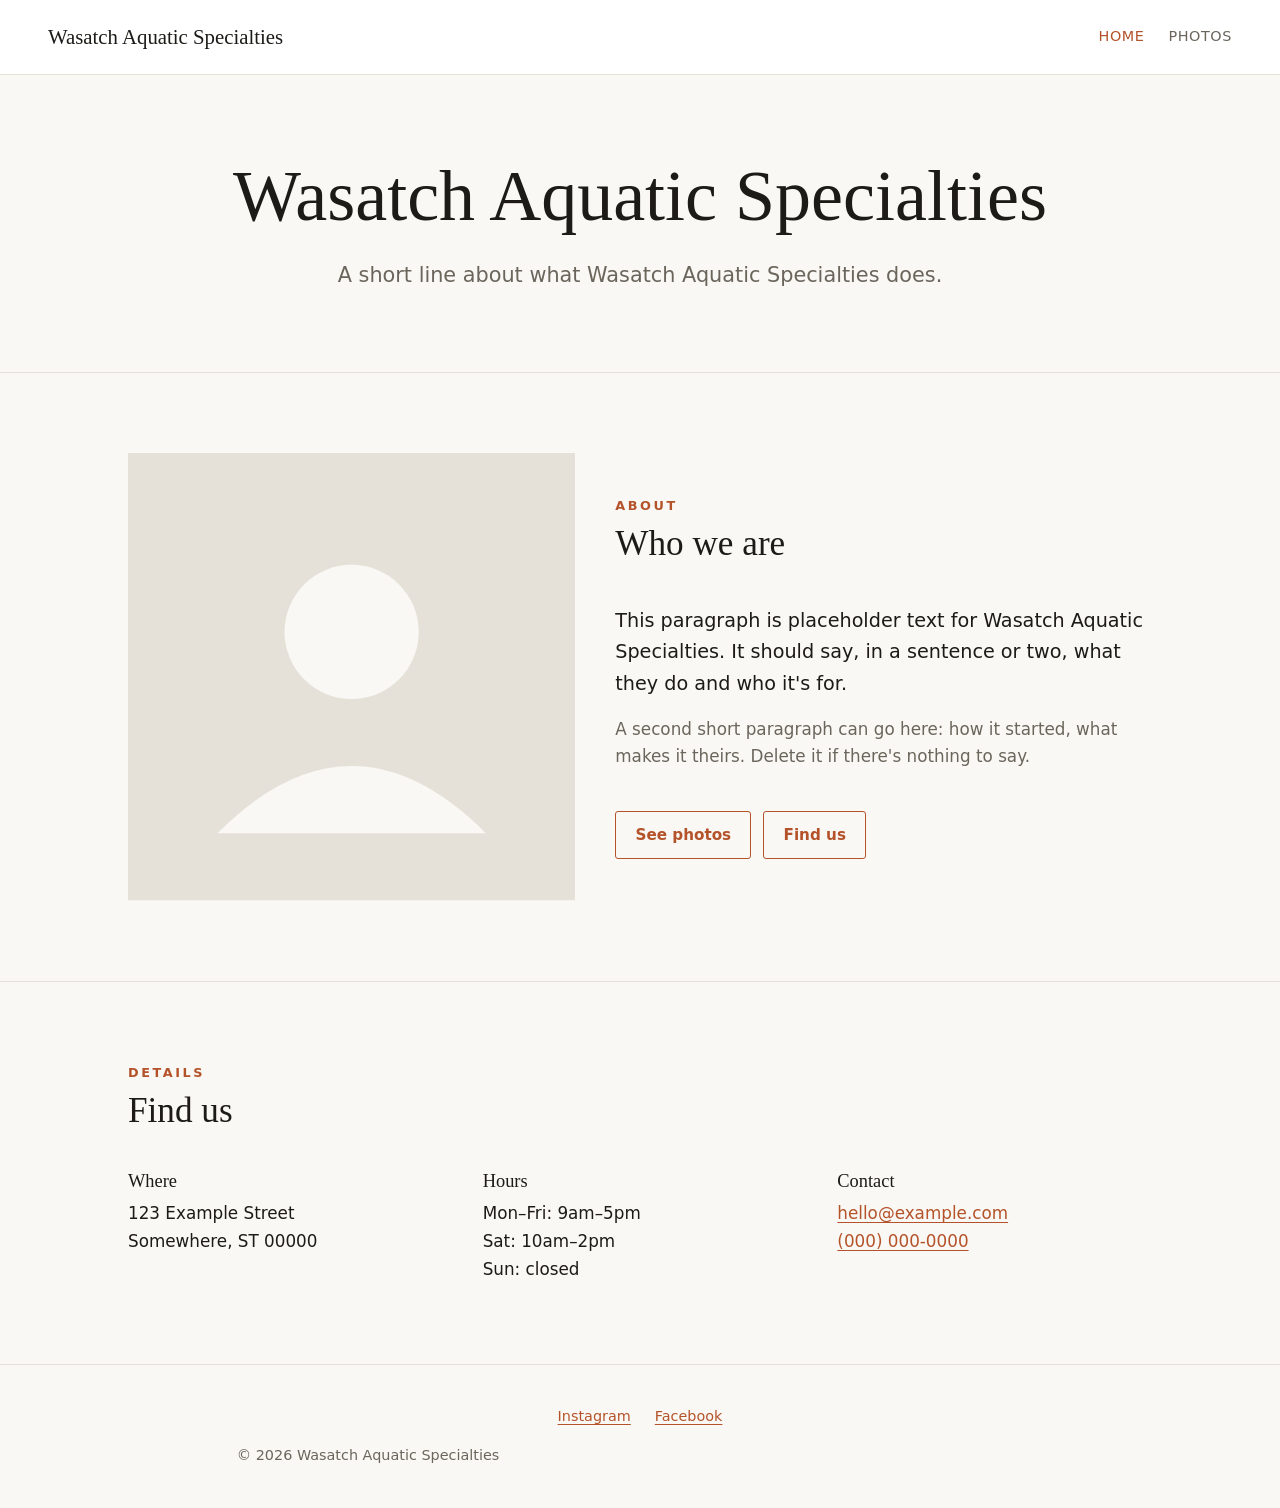
==== index.html @ 3e9386f1 "New site for Wasatch Aquatic Specialties from the site template" ====
<!DOCTYPE html>
<html lang="en">
<head>
  <meta charset="utf-8">
  <meta name="viewport" content="width=device-width, initial-scale=1">
  <title>Wasatch Aquatic Specialties</title>
  <!-- REPLACE-ME: one sentence about Wasatch Aquatic Specialties for search results. -->
  <meta name="description" content="Wasatch Aquatic Specialties — A short line about what Wasatch Aquatic Specialties does.">
  <link rel="stylesheet" href="css/style.css">
</head>
<body>

  <header class="site-header">
    <a class="wordmark" href="index.html">Wasatch Aquatic Specialties</a>
    <nav class="site-nav" aria-label="Site">
      <a href="index.html" aria-current="page">Home</a>
      <a href="photos.html">Photos</a>
    </nav>
  </header>

  <main>
    <section class="hero">
      <h1 class="hero-title">Wasatch Aquatic Specialties</h1>
      <!-- REPLACE-ME: placeholder tagline — swap for the client's own line. -->
      <p class="hero-tagline">A short line about what Wasatch Aquatic Specialties does.</p>
    </section>

    <section class="section" id="about">
      <div class="section-inner reveal">
        <div class="about-grid">
          <!-- Main photo. To set it, put a JPG in images/ and change the
               src and alt here (see CLAUDE.md, "How to add a photo"). Until
               there is one, this figure shows a plain placeholder. -->
          <figure class="about-photo">
            <svg viewBox="0 0 400 400" xmlns="http://www.w3.org/2000/svg" role="img"
                 aria-label="Placeholder for a photo of Wasatch Aquatic Specialties">
              <rect width="400" height="400" fill="#e6e1d8"/>
              <circle cx="200" cy="160" r="60" fill="#faf8f4"/>
              <path d="M80 340 Q200 220 320 340 Z" fill="#faf8f4"/>
            </svg>
          </figure>
          <div class="about-text">
            <p class="kicker">About</p>
            <h2>Who we are</h2>
            <!-- REPLACE-ME: placeholder text. Get the real story from the
                 client: what they do, where, since when. Two short paragraphs
                 is plenty. Keep the voice plain; no hype. -->
            <p class="lede">This paragraph is placeholder text for Wasatch Aquatic Specialties. It
            should say, in a sentence or two, what they do and who it's for.</p>
            <p class="muted">A second short paragraph can go here: how it
            started, what makes it theirs. Delete it if there's nothing to say.</p>
            <div class="button-row">
              <a class="button" href="photos.html">See photos</a>
              <a class="button" href="#details">Find us</a>
            </div>
          </div>
        </div>
      </div>
    </section>

    <section class="section" id="details">
      <div class="section-inner reveal">
        <p class="kicker">Details</p>
        <h2>Find us</h2>
        <!-- REPLACE-ME: every line below is a placeholder. Ask the client for
             the real address, hours and contact details; delete any card
             they don't want shown. -->
        <div class="details-grid">
          <div>
            <h3>Where</h3>
            <address>
              123 Example Street<br>
              Somewhere, ST 00000
            </address>
          </div>
          <div>
            <h3>Hours</h3>
            <ul>
              <li>Mon–Fri: 9am–5pm</li>
              <li>Sat: 10am–2pm</li>
              <li>Sun: closed</li>
            </ul>
          </div>
          <div>
            <h3>Contact</h3>
            <ul>
              <li><a href="mailto:hello@example.com">hello@example.com</a></li>
              <li><a href="tel:+10000000000">(000) 000-0000</a></li>
            </ul>
          </div>
        </div>
      </div>
    </section>
  </main>

  <footer class="site-footer">
    <!-- REPLACE-ME: the client's real social links; delete the ones they don't use. -->
    <ul class="footer-links">
      <li><a href="https://instagram.com/">Instagram</a></li>
      <li><a href="https://facebook.com/">Facebook</a></li>
    </ul>
    <p class="copyright">&copy; 2026 Wasatch Aquatic Specialties</p>
  </footer>

  <script src="js/main.js"></script>
</body>
</html>
---- css/style.css ----
/* ==========================================================================
   Wasatch Aquatic Specialties — the site's only stylesheet
   Colors and fonts are the tokens in :root below. Change the look there,
   not scattered through the file.
   ========================================================================== */

:root {
  /* Color — warm off-white ground, dark ink, one accent */
  --bg: #faf8f4;
  --bg-raised: #ffffff;
  --bg-line: #e6e1d8;
  --ink: #1d1b17;
  --ink-dim: #6b665c;
  --accent: #b4532a;       /* links, highlights, buttons */
  --accent-dim: #8f3f1e;   /* hover */

  /* Type — system fonts, so nothing loads from a third party */
  --font-display: Georgia, "Times New Roman", serif;
  --font-body: system-ui, -apple-system, "Segoe UI", Roboto, Helvetica, Arial, sans-serif;

  /* Rhythm */
  --space: 1rem;
  --space-lg: 2.5rem;
  --space-xl: 5rem;
  --measure: 40rem;
  --page-pad: clamp(1.25rem, 5vw, 3rem);
}

/* --------------------------------------------------------------------------
   Base
   -------------------------------------------------------------------------- */

* { box-sizing: border-box; margin: 0; padding: 0; }

html { scroll-behavior: smooth; }

body {
  background: var(--bg);
  color: var(--ink);
  font-family: var(--font-body);
  font-size: 1.05rem;
  line-height: 1.65;
  -webkit-font-smoothing: antialiased;
}

h1, h2, h3 {
  font-family: var(--font-display);
  font-weight: 400;
  line-height: 1.15;
}

h2 { font-size: clamp(1.6rem, 4vw, 2.2rem); margin-bottom: var(--space-lg); }
h3 { font-size: 1.15rem; margin-bottom: 0.5rem; }

p { max-width: var(--measure); }
p + p { margin-top: var(--space); }

a { color: var(--accent); text-underline-offset: 3px; }
a:hover { color: var(--accent-dim); }

img, svg { max-width: 100%; display: block; }

.visually-hidden {
  position: absolute; width: 1px; height: 1px;
  overflow: hidden; clip: rect(0 0 0 0); white-space: nowrap;
}

/* --------------------------------------------------------------------------
   Header / nav
   -------------------------------------------------------------------------- */

.site-header {
  display: flex;
  align-items: center;
  justify-content: space-between;
  flex-wrap: wrap;
  gap: var(--space);
  padding: 1.25rem var(--page-pad);
  border-bottom: 1px solid var(--bg-line);
  background: var(--bg-raised);
}

.wordmark {
  font-family: var(--font-display);
  font-size: 1.3rem;
  text-decoration: none;
  color: var(--ink);
  white-space: nowrap;
}

.site-nav { display: flex; flex-wrap: wrap; gap: 0.25rem 1.5rem; }

.site-nav a {
  font-size: 0.9rem;
  letter-spacing: 0.04em;
  text-transform: uppercase;
  text-decoration: none;
  color: var(--ink-dim);
}

.site-nav a:hover { color: var(--ink); }
.site-nav a[aria-current="page"] { color: var(--accent); }

/* --------------------------------------------------------------------------
   Hero
   -------------------------------------------------------------------------- */

.hero {
  padding: var(--space-xl) var(--page-pad);
  text-align: center;
  border-bottom: 1px solid var(--bg-line);
}

.hero-title { font-size: clamp(2.4rem, 8vw, 4.5rem); }

.hero-tagline {
  margin: 1.25rem auto 0;
  font-size: clamp(1.05rem, 2.2vw, 1.3rem);
  color: var(--ink-dim);
}

.page-hero { padding: var(--space-lg) var(--page-pad); }
.page-hero .hero-title { font-size: clamp(1.8rem, 6vw, 3rem); }

/* --------------------------------------------------------------------------
   Sections
   -------------------------------------------------------------------------- */

.section {
  padding: var(--space-xl) var(--page-pad);
  border-bottom: 1px solid var(--bg-line);
}

.section-inner { max-width: 64rem; margin: 0 auto; }

.kicker {
  font-size: 0.8rem;
  font-weight: 600;
  letter-spacing: 0.2em;
  text-transform: uppercase;
  color: var(--accent);
  margin-bottom: 0.5rem;
}

.lede { font-size: 1.2rem; }
.muted { color: var(--ink-dim); }

.about-grid {
  display: grid;
  gap: var(--space-lg);
  align-items: center;
}
@media (min-width: 720px) {
  .about-grid { grid-template-columns: 1fr 1.2fr; }
}

.about-photo img {
  width: 100%;
  aspect-ratio: 1 / 1;
  object-fit: cover;
  border-radius: 4px;
}

.button-row { display: flex; flex-wrap: wrap; gap: 0.75rem; margin-top: var(--space-lg); }

.button {
  display: inline-block;
  padding: 0.65rem 1.2rem;
  border: 1px solid var(--accent);
  border-radius: 3px;
  text-decoration: none;
  color: var(--accent);
  font-weight: 600;
  font-size: 0.95rem;
}
.button:hover { background: var(--accent); color: var(--bg-raised); }

/* Details: address / hours / contact cards */
.details-grid {
  display: grid;
  gap: var(--space-lg);
}
@media (min-width: 720px) {
  .details-grid { grid-template-columns: repeat(3, 1fr); }
}
.details-grid address { font-style: normal; }
.details-grid ul { list-style: none; }

/* Photo gallery */
.photo-grid {
  list-style: none;
  display: grid;
  gap: var(--space);
  grid-template-columns: repeat(auto-fill, minmax(14rem, 1fr));
}
.photo-grid img {
  width: 100%;
  aspect-ratio: 1 / 1;
  object-fit: cover;
  border-radius: 4px;
}

/* --------------------------------------------------------------------------
   Footer
   -------------------------------------------------------------------------- */

.site-footer {
  padding: var(--space-lg) var(--page-pad);
  text-align: center;
  color: var(--ink-dim);
  font-size: 0.9rem;
}

.footer-links {
  list-style: none;
  display: flex;
  flex-wrap: wrap;
  justify-content: center;
  gap: 0.5rem 1.5rem;
  margin-bottom: var(--space);
}

/* --------------------------------------------------------------------------
   Motion — only when JS has run and the visitor allows motion.
   With JS off (or reduced motion on) nothing is ever hidden.
   -------------------------------------------------------------------------- */

.js-motion .reveal {
  opacity: 0;
  transform: translateY(12px);
  transition: opacity 0.6s ease, transform 0.6s ease;
}
.js-motion .reveal.is-visible { opacity: 1; transform: none; }
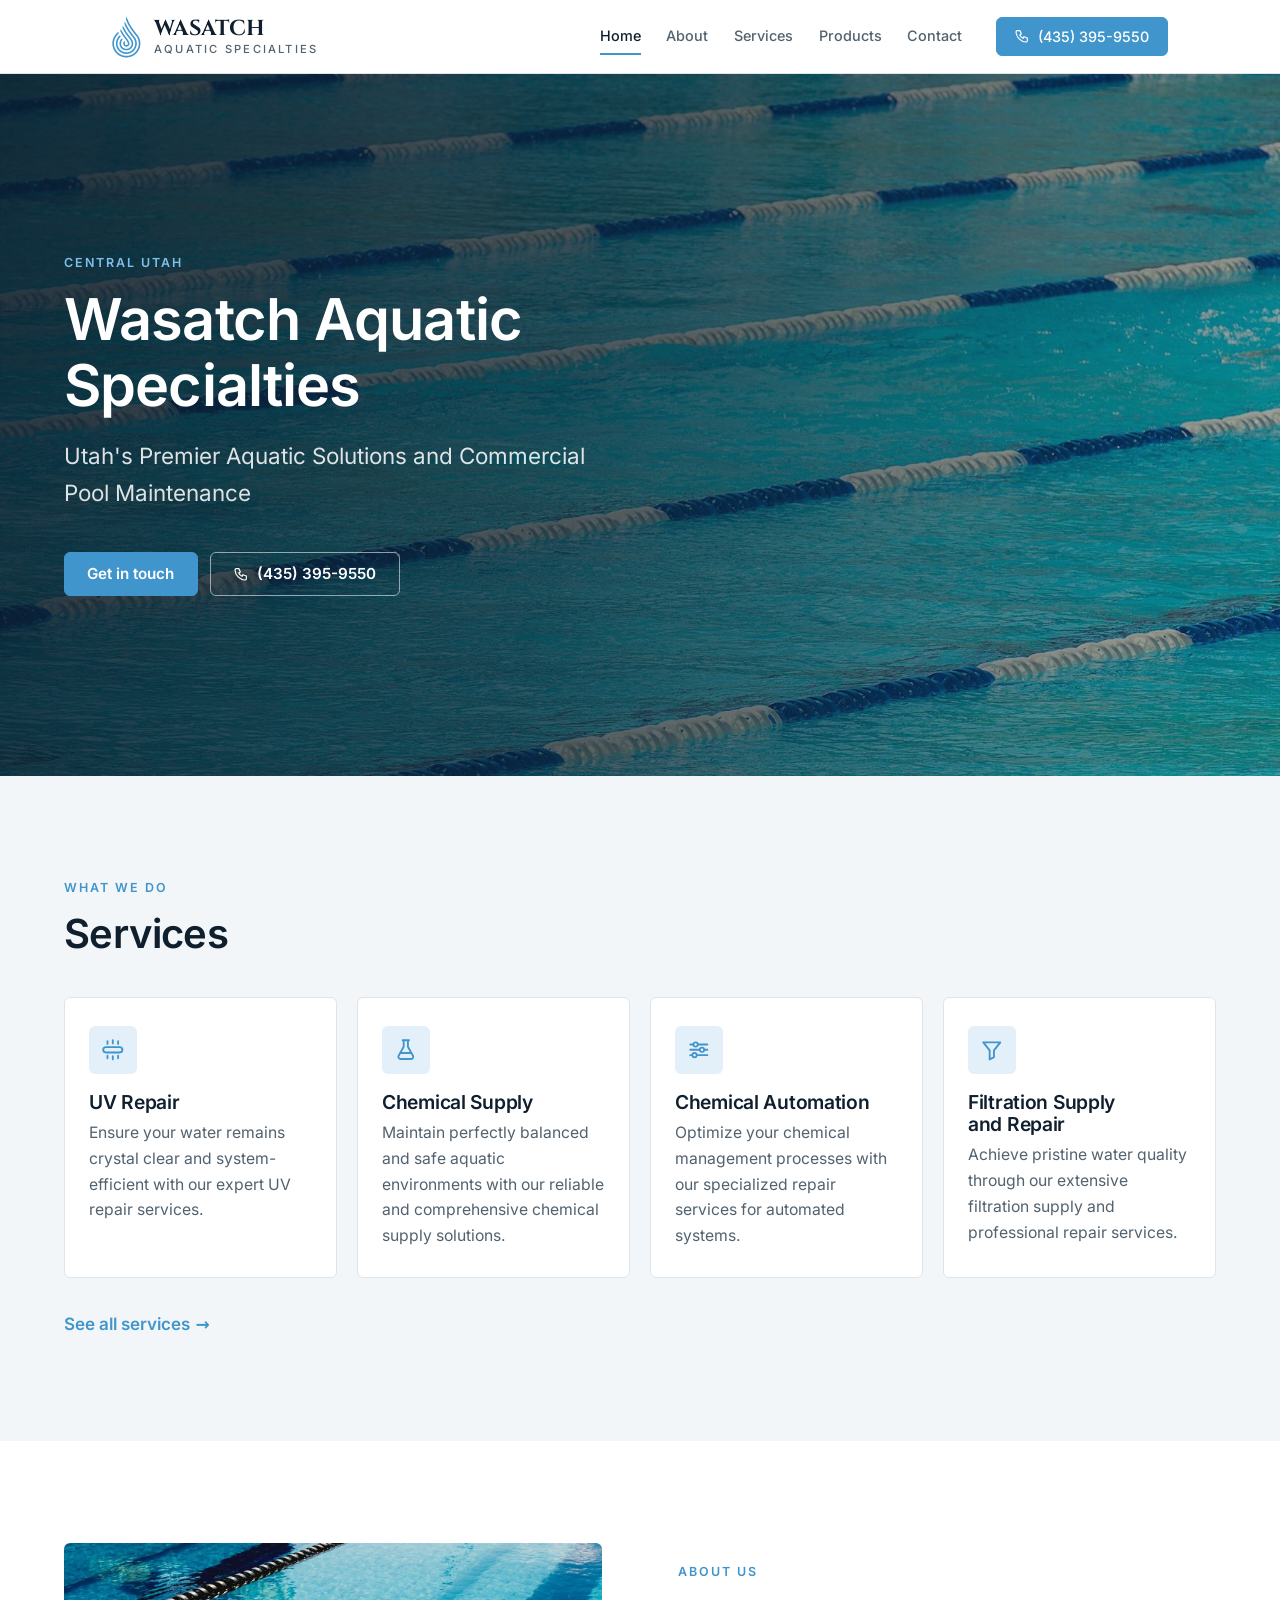
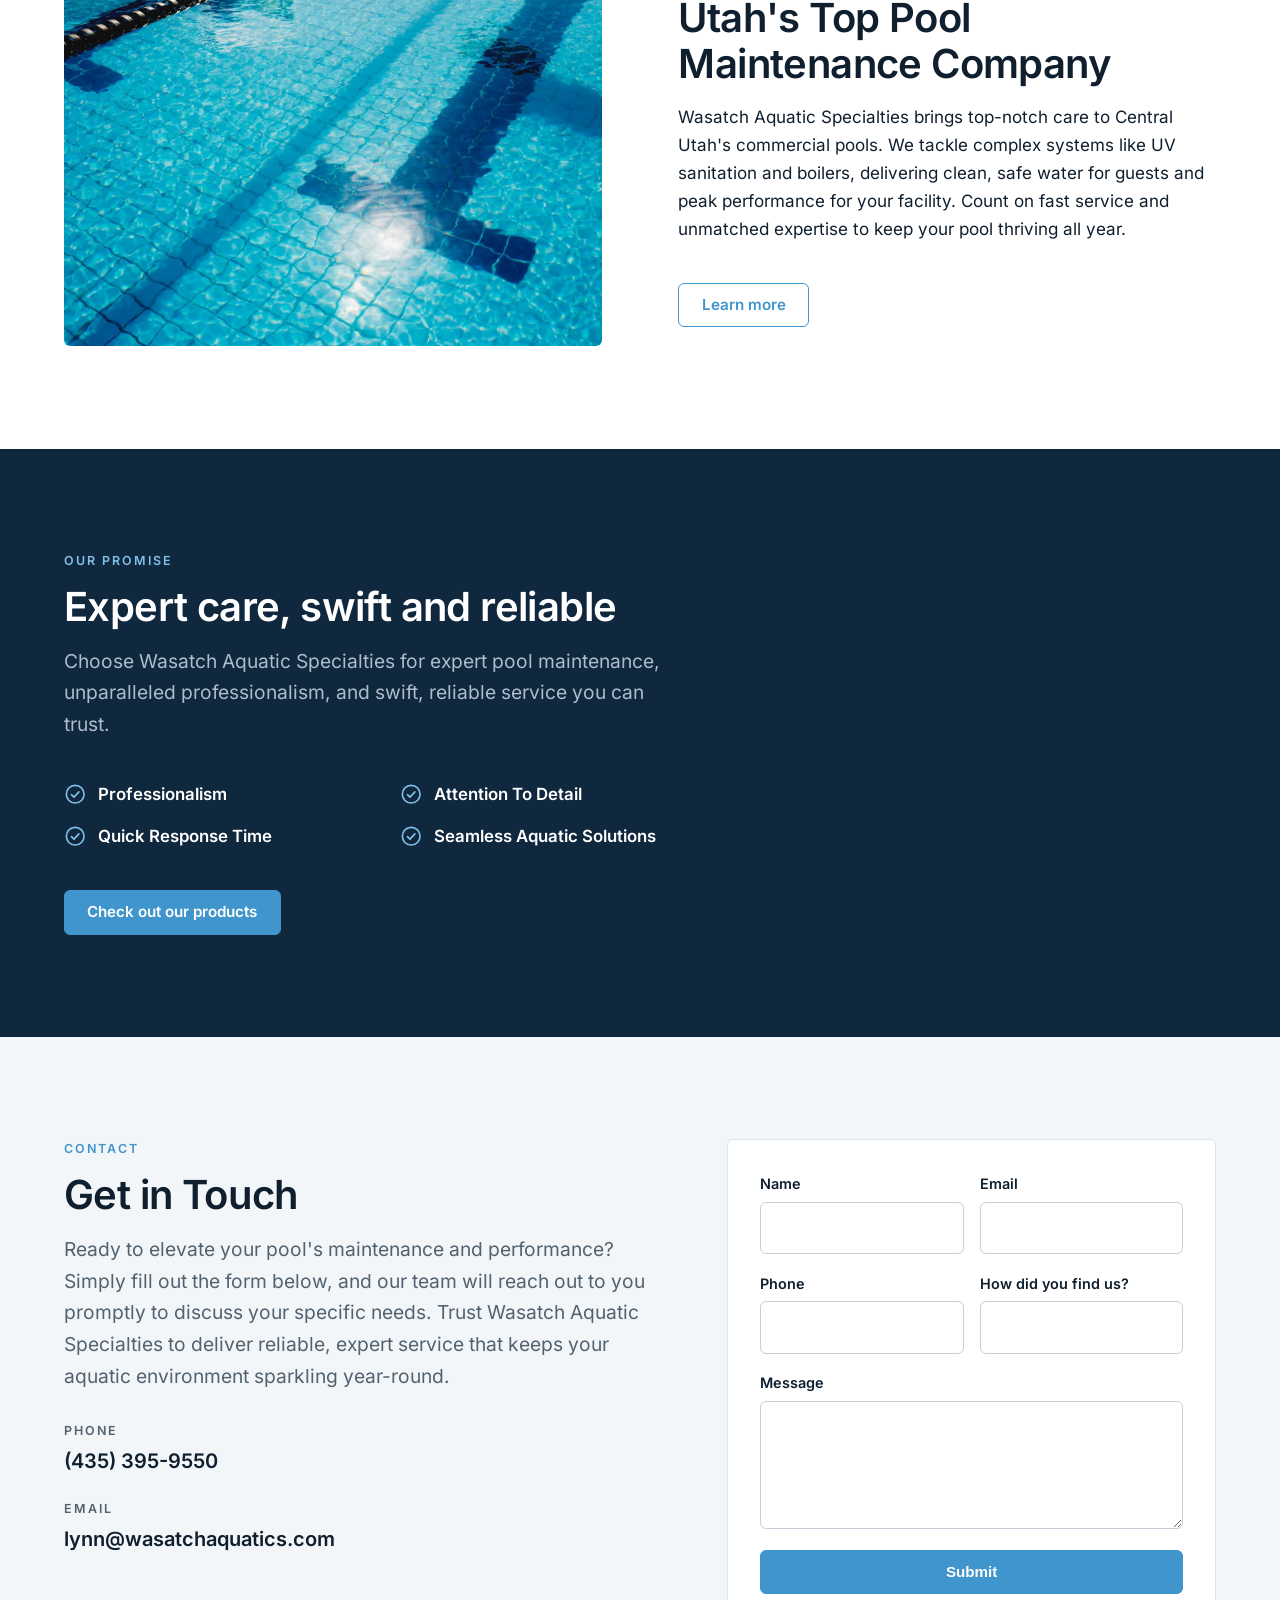
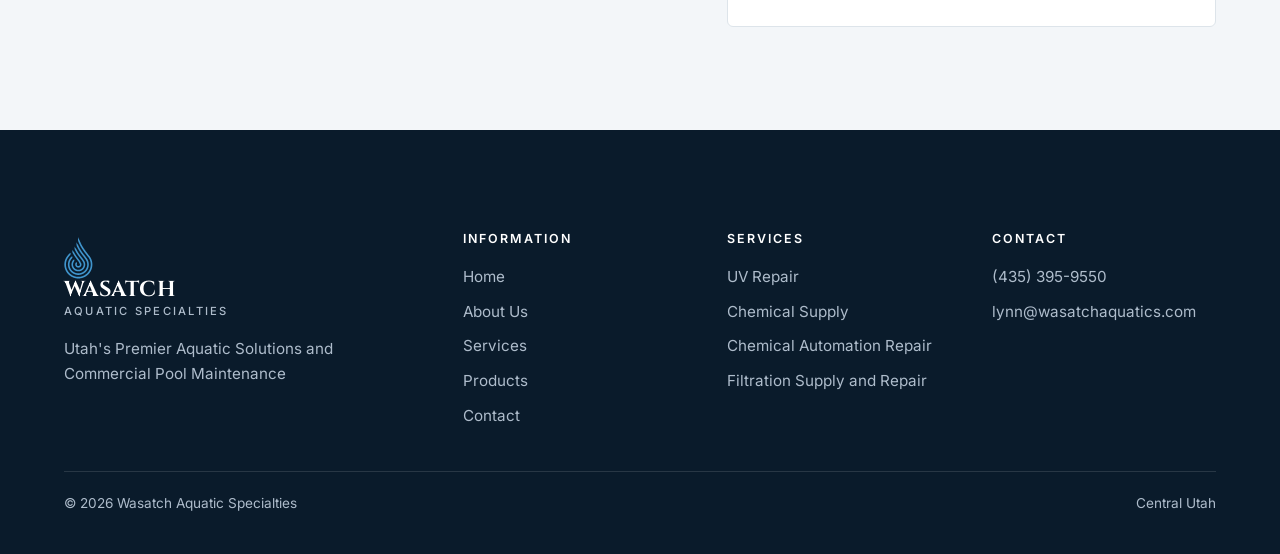
==== commit 99edba97: "Rebuild of wasatchaquaticspecialties.com: five pages, new design, same words Home, About, Services, " ====
--- a/index.html
+++ b/index.html
@@ -3,103 +3,242 @@
 <head>
   <meta charset="utf-8">
   <meta name="viewport" content="width=device-width, initial-scale=1">
-  <title>Wasatch Aquatic Specialties</title>
-  <!-- REPLACE-ME: one sentence about Wasatch Aquatic Specialties for search results. -->
-  <meta name="description" content="Wasatch Aquatic Specialties — A short line about what Wasatch Aquatic Specialties does.">
+  <title>Wasatch Aquatic Specialties | Commercial Pool Maintenance in Central Utah</title>
+  <meta name="description" content="Utah's premier aquatic solutions and commercial pool maintenance: UV repair, chemical automation, filtration, and chemical supply for commercial pools across Central Utah.">
+  <meta name="theme-color" content="#10283d">
+  <link rel="icon" href="images/logo-mark.svg" type="image/svg+xml">
+  <link rel="apple-touch-icon" href="images/apple-touch-icon.png">
+  <link rel="preload" href="fonts/inter-latin.woff2" as="font" type="font/woff2" crossorigin>
   <link rel="stylesheet" href="css/style.css">
+  <link rel="preload" href="images/hero-pool-lanes.jpg" as="image">
 </head>
 <body>
-
+  <a class="skip-link" href="#main">Skip to content</a>
+
+  <svg xmlns="http://www.w3.org/2000/svg" style="display:none" aria-hidden="true">
+    <symbol id="i-uv" viewBox="0 0 24 24" fill="none" stroke="currentColor" stroke-width="1.75" stroke-linecap="round" stroke-linejoin="round">
+      <rect x="3" y="9.5" width="18" height="5" rx="2.5"/><path d="M7 6.5V4M12 6V3M17 6.5V4M7 17.5V20M12 18v3M17 17.5V20"/>
+    </symbol>
+    <symbol id="i-controls" viewBox="0 0 24 24" fill="none" stroke="currentColor" stroke-width="1.75" stroke-linecap="round" stroke-linejoin="round">
+      <path d="M4 7h16M4 12h16M4 17h16"/><circle cx="9" cy="7" r="2" fill="#fff"/><circle cx="15" cy="12" r="2" fill="#fff"/><circle cx="8" cy="17" r="2" fill="#fff"/>
+    </symbol>
+    <symbol id="i-filter" viewBox="0 0 24 24" fill="none" stroke="currentColor" stroke-width="1.75" stroke-linecap="round" stroke-linejoin="round">
+      <path d="M4 5h16l-6 7.5V19l-4 2v-8.5z"/>
+    </symbol>
+    <symbol id="i-flask" viewBox="0 0 24 24" fill="none" stroke="currentColor" stroke-width="1.75" stroke-linecap="round" stroke-linejoin="round">
+      <path d="M9 3h6M10 3v6.2L5.3 17.6A2 2 0 0 0 7 20.6h10a2 2 0 0 0 1.7-3L14 9.2V3"/><path d="M7.5 15h9"/>
+    </symbol>
+    <symbol id="i-check" viewBox="0 0 24 24" fill="none" stroke="currentColor" stroke-width="1.75" stroke-linecap="round" stroke-linejoin="round">
+      <circle cx="12" cy="12" r="9.5"/><path d="M8 12.5l2.7 2.7L16 9.5"/>
+    </symbol>
+    <symbol id="i-phone" viewBox="0 0 24 24" fill="none" stroke="currentColor" stroke-width="1.75" stroke-linecap="round" stroke-linejoin="round">
+      <path d="M5 4h4l2 5-2.5 1.5a11 11 0 0 0 5 5L15 13l5 2v4a2 2 0 0 1-2 2A16 16 0 0 1 3 6a2 2 0 0 1 2-2z"/>
+    </symbol>
+  </svg>
   <header class="site-header">
-    <a class="wordmark" href="index.html">Wasatch Aquatic Specialties</a>
-    <nav class="site-nav" aria-label="Site">
+    <div class="wrap">
+      <a class="brand" href="index.html" aria-label="Wasatch Aquatic Specialties — home">
+        <img src="images/logo-mark.svg" alt="" width="34" height="50">
+        <span class="brand-text"><span class="brand-name">WASATCH</span><span class="brand-sub">Aquatic Specialties</span></span>
+      </a>
+      <nav class="site-nav" aria-label="Site">
       <a href="index.html" aria-current="page">Home</a>
-      <a href="photos.html">Photos</a>
-    </nav>
+      <a href="about.html">About</a>
+      <a href="services.html">Services</a>
+      <a href="products.html">Products</a>
+      <a href="contact.html">Contact</a>
+        <a class="button header-call" href="tel:+14353959550"><svg width="16" height="16" aria-hidden="true"><use href="#i-phone"/></svg>(435) 395-9550</a>
+      </nav>
+    </div>
   </header>
 
-  <main>
+  <main id="main">
     <section class="hero">
-      <h1 class="hero-title">Wasatch Aquatic Specialties</h1>
-      <!-- REPLACE-ME: placeholder tagline — swap for the client's own line. -->
-      <p class="hero-tagline">A short line about what Wasatch Aquatic Specialties does.</p>
+      <img class="hero-bg" src="images/hero-pool-lanes.jpg" alt="" width="1800" height="1200" fetchpriority="high">
+      <div class="wrap">
+        <p class="kicker" style="color:#7fc0ea">Central Utah</p>
+        <h1 class="hero-title">Wasatch Aquatic Specialties</h1>
+        <p class="hero-tagline">Utah's Premier Aquatic Solutions and Commercial Pool Maintenance</p>
+        <div class="button-row">
+          <a class="button" href="contact.html">Get in touch</a>
+          <a class="button on-dark" href="tel:+14353959550"><svg width="16" height="16" aria-hidden="true"><use href="#i-phone"/></svg>(435) 395-9550</a>
+        </div>
+      </div>
+    </section>
+
+    <section class="section alt" id="services">
+      <div class="wrap reveal">
+        <div class="section-head">
+          <p class="kicker">What we do</p>
+          <h2>Services</h2>
+        </div>
+        <div class="service-grid">
+          <div class="service-card">
+            <div class="icon-tile"><svg aria-hidden="true"><use href="#i-uv"/></svg></div>
+            <h3>UV Repair</h3>
+            <p>Ensure your water remains crystal clear and system-efficient with our expert UV repair services.</p>
+          </div>
+          <div class="service-card">
+            <div class="icon-tile"><svg aria-hidden="true"><use href="#i-flask"/></svg></div>
+            <h3>Chemical Supply</h3>
+            <p>Maintain perfectly balanced and safe aquatic environments with our reliable and comprehensive chemical supply solutions.</p>
+          </div>
+          <div class="service-card">
+            <div class="icon-tile"><svg aria-hidden="true"><use href="#i-controls"/></svg></div>
+            <h3>Chemical Automation</h3>
+            <p>Optimize your chemical management processes with our specialized repair services for automated systems.</p>
+          </div>
+          <div class="service-card">
+            <div class="icon-tile"><svg aria-hidden="true"><use href="#i-filter"/></svg></div>
+            <h3>Filtration Supply and Repair</h3>
+            <p>Achieve pristine water quality through our extensive filtration supply and professional repair services.</p>
+          </div>
+        </div>
+        <p style="margin-top:2rem"><a class="text-link" href="services.html">See all services</a></p>
+      </div>
     </section>
 
     <section class="section" id="about">
-      <div class="section-inner reveal">
-        <div class="about-grid">
-          <!-- Main photo. To set it, put a JPG in images/ and change the
-               src and alt here (see CLAUDE.md, "How to add a photo"). Until
-               there is one, this figure shows a plain placeholder. -->
-          <figure class="about-photo">
-            <svg viewBox="0 0 400 400" xmlns="http://www.w3.org/2000/svg" role="img"
-                 aria-label="Placeholder for a photo of Wasatch Aquatic Specialties">
-              <rect width="400" height="400" fill="#e6e1d8"/>
-              <circle cx="200" cy="160" r="60" fill="#faf8f4"/>
-              <path d="M80 340 Q200 220 320 340 Z" fill="#faf8f4"/>
-            </svg>
+      <div class="wrap reveal">
+        <div class="feature-grid">
+          <figure class="feature-photo">
+            <img src="images/pool-tiles-water.jpg" alt="Clear pool water over blue tiles with a lane line" width="1600" height="1066" loading="lazy">
           </figure>
-          <div class="about-text">
-            <p class="kicker">About</p>
-            <h2>Who we are</h2>
-            <!-- REPLACE-ME: placeholder text. Get the real story from the
-                 client: what they do, where, since when. Two short paragraphs
-                 is plenty. Keep the voice plain; no hype. -->
-            <p class="lede">This paragraph is placeholder text for Wasatch Aquatic Specialties. It
-            should say, in a sentence or two, what they do and who it's for.</p>
-            <p class="muted">A second short paragraph can go here: how it
-            started, what makes it theirs. Delete it if there's nothing to say.</p>
+          <div>
+            <p class="kicker">About us</p>
+            <h2>Utah's Top Pool Maintenance Company</h2>
+            <p>Wasatch Aquatic Specialties brings top-notch care to Central Utah's commercial pools. We tackle complex systems like UV sanitation and boilers, delivering clean, safe water for guests and peak performance for your facility. Count on fast service and unmatched expertise to keep your pool thriving all year.</p>
             <div class="button-row">
-              <a class="button" href="photos.html">See photos</a>
-              <a class="button" href="#details">Find us</a>
-            </div>
-          </div>
-        </div>
-      </div>
-    </section>
-
-    <section class="section" id="details">
-      <div class="section-inner reveal">
-        <p class="kicker">Details</p>
-        <h2>Find us</h2>
-        <!-- REPLACE-ME: every line below is a placeholder. Ask the client for
-             the real address, hours and contact details; delete any card
-             they don't want shown. -->
-        <div class="details-grid">
-          <div>
-            <h3>Where</h3>
-            <address>
-              123 Example Street<br>
-              Somewhere, ST 00000
-            </address>
-          </div>
-          <div>
-            <h3>Hours</h3>
-            <ul>
-              <li>Mon–Fri: 9am–5pm</li>
-              <li>Sat: 10am–2pm</li>
-              <li>Sun: closed</li>
-            </ul>
-          </div>
-          <div>
-            <h3>Contact</h3>
-            <ul>
-              <li><a href="mailto:hello@example.com">hello@example.com</a></li>
-              <li><a href="tel:+10000000000">(000) 000-0000</a></li>
-            </ul>
-          </div>
-        </div>
-      </div>
-    </section>
+              <a class="button secondary" href="about.html">Learn more</a>
+            </div>
+          </div>
+        </div>
+      </div>
+    </section>
+
+    <section class="section dark" id="promise">
+      <div class="wrap reveal">
+        <p class="kicker">Our promise</p>
+        <h2>Expert care, swift and reliable</h2>
+        <p class="lede">Choose Wasatch Aquatic Specialties for expert pool maintenance, unparalleled professionalism, and swift, reliable service you can trust.</p>
+        <ul class="promise-list">
+          <li><svg aria-hidden="true"><use href="#i-check"/></svg>Professionalism</li>
+          <li><svg aria-hidden="true"><use href="#i-check"/></svg>Attention To Detail</li>
+          <li><svg aria-hidden="true"><use href="#i-check"/></svg>Quick Response Time</li>
+          <li><svg aria-hidden="true"><use href="#i-check"/></svg>Seamless Aquatic Solutions</li>
+        </ul>
+        <div class="button-row">
+          <a class="button" href="products.html">Check out our products</a>
+        </div>
+      </div>
+    </section>
+
+    <section class="section alt" id="contact-home">
+      <div class="wrap reveal">
+      <div class="contact-grid">
+        <div>
+          <p class="kicker">Contact</p>
+          <h2>Get in Touch</h2>
+          <p class="lede">Ready to elevate your pool's maintenance and performance? Simply fill out the form below, and our team will reach out to you promptly to discuss your specific needs. Trust Wasatch Aquatic Specialties to deliver reliable, expert service that keeps your aquatic environment sparkling year-round.</p>
+          <div class="contact-details" style="margin-top:2rem">
+            <div>
+              <h3>Phone</h3>
+              <a href="tel:+14353959550">(435) 395-9550</a>
+            </div>
+            <div>
+              <h3>Email</h3>
+              <a href="mailto:lynn@wasatchaquatics.com">lynn@wasatchaquatics.com</a>
+            </div>
+          </div>
+        </div>
+        <!-- Contact form (Patchlamp). Posts to patchlamp.com, which emails it to
+             the business and keeps a copy; nothing is stored on this site. The
+             `website` field is a honeypot — leave it hidden and empty. After a
+             post the page reloads with ?sent=contact and the thanks line shows. -->
+        <form class="contact-form" id="contact" action="https://patchlamp.com/f/wasatch-acquatics/contact" method="post">
+          <p class="form-thanks" hidden>Thanks — your message is on its way. We'll be in touch shortly.</p>
+          <div class="field-row">
+            <div class="field">
+              <label for="c-name">Name</label>
+              <input id="c-name" name="name" type="text" required autocomplete="name">
+            </div>
+            <div class="field">
+              <label for="c-email">Email</label>
+              <input id="c-email" name="email" type="email" required autocomplete="email">
+            </div>
+          </div>
+          <div class="field-row">
+            <div class="field">
+              <label for="c-phone">Phone</label>
+              <input id="c-phone" name="phone" type="tel" autocomplete="tel">
+            </div>
+            <div class="field">
+              <label for="c-found">How did you find us?</label>
+              <input id="c-found" name="found_us" type="text">
+            </div>
+          </div>
+          <div class="field">
+            <label for="c-message">Message</label>
+            <textarea id="c-message" name="message" required></textarea>
+          </div>
+          <input class="honeypot" name="website" type="text" tabindex="-1" autocomplete="off" aria-hidden="true">
+          <button class="button" type="submit">Submit</button>
+          <script>
+            (function () {
+              if (location.search.indexOf("sent=contact") !== -1) {
+                document.querySelector("#contact .form-thanks").hidden = false;
+              }
+            })();
+          </script>
+        </form>
+      </div>
+      </div>
+    </section>
+
   </main>
 
   <footer class="site-footer">
-    <!-- REPLACE-ME: the client's real social links; delete the ones they don't use. -->
-    <ul class="footer-links">
-      <li><a href="https://instagram.com/">Instagram</a></li>
-      <li><a href="https://facebook.com/">Facebook</a></li>
-    </ul>
-    <p class="copyright">&copy; 2026 Wasatch Aquatic Specialties</p>
+    <div class="wrap">
+      <div class="footer-grid">
+        <div>
+          <a class="brand" href="index.html" aria-label="Wasatch Aquatic Specialties — home">
+            <img src="images/logo-mark.svg" alt="" width="34" height="50">
+            <span class="brand-text"><span class="brand-name">WASATCH</span><span class="brand-sub">Aquatic Specialties</span></span>
+          </a>
+          <p>Utah's Premier Aquatic Solutions and Commercial Pool Maintenance</p>
+        </div>
+        <div>
+          <h3>Information</h3>
+          <ul>
+            <li><a href="index.html">Home</a></li>
+            <li><a href="about.html">About Us</a></li>
+            <li><a href="services.html">Services</a></li>
+            <li><a href="products.html">Products</a></li>
+            <li><a href="contact.html">Contact</a></li>
+          </ul>
+        </div>
+        <div>
+          <h3>Services</h3>
+          <ul>
+            <li><a href="services.html#uv-repair">UV Repair</a></li>
+            <li><a href="services.html#chemical-supply">Chemical Supply</a></li>
+            <li><a href="services.html#chemical-automation">Chemical Automation Repair</a></li>
+            <li><a href="services.html#filtration">Filtration Supply and Repair</a></li>
+          </ul>
+        </div>
+        <div>
+          <h3>Contact</h3>
+          <ul>
+            <li><a href="tel:+14353959550">(435) 395-9550</a></li>
+            <li><a href="mailto:lynn@wasatchaquatics.com">lynn@wasatchaquatics.com</a></li>
+          </ul>
+        </div>
+      </div>
+      <div class="footer-bottom">
+        <span>&copy; 2026 Wasatch Aquatic Specialties</span>
+        <span>Central Utah</span>
+      </div>
+    </div>
   </footer>
 
   <script src="js/main.js"></script>
--- a/css/style.css
+++ b/css/style.css
@@ -4,26 +4,50 @@
    not scattered through the file.
    ========================================================================== */
 
+/* Fonts are self-hosted in /fonts (nothing loads from a third party).
+   Inter for everything; Cinzel only for the wordmark next to the logo. */
+@font-face {
+  font-family: "Inter";
+  font-style: normal;
+  font-weight: 400 700;
+  font-display: swap;
+  src: url("../fonts/inter-latin.woff2") format("woff2");
+}
+@font-face {
+  font-family: "Cinzel";
+  font-style: normal;
+  font-weight: 400 700;
+  font-display: swap;
+  src: url("../fonts/cinzel-latin.woff2") format("woff2");
+}
+
 :root {
-  /* Color — warm off-white ground, dark ink, one accent */
-  --bg: #faf8f4;
-  --bg-raised: #ffffff;
-  --bg-line: #e6e1d8;
-  --ink: #1d1b17;
-  --ink-dim: #6b665c;
-  --accent: #b4532a;       /* links, highlights, buttons */
-  --accent-dim: #8f3f1e;   /* hover */
-
-  /* Type — system fonts, so nothing loads from a third party */
-  --font-display: Georgia, "Times New Roman", serif;
-  --font-body: system-ui, -apple-system, "Segoe UI", Roboto, Helvetica, Arial, sans-serif;
+  /* Color — white ground, deep navy ink, the logo blue as the one accent */
+  --bg: #ffffff;
+  --bg-alt: #f3f6f9;          /* light cool band behind alternating sections */
+  --bg-line: #dde4ea;
+  --ink: #0f1f2e;
+  --ink-dim: #52626f;
+  --navy: #10283d;            /* dark sections and the footer */
+  --navy-deep: #0a1b2b;
+  --on-navy: #ffffff;
+  --on-navy-dim: #aebccb;
+  --accent: #4095cd;          /* logo blue — links, buttons, kickers */
+  --accent-dim: #2f7cb1;      /* hover */
+  --accent-soft: #e4f0f9;     /* icon tiles, highlights */
+
+  /* Type */
+  --font-body: "Inter", system-ui, -apple-system, "Segoe UI", Roboto, Helvetica, Arial, sans-serif;
+  --font-wordmark: "Cinzel", Georgia, "Times New Roman", serif;
 
   /* Rhythm */
   --space: 1rem;
   --space-lg: 2.5rem;
-  --space-xl: 5rem;
-  --measure: 40rem;
-  --page-pad: clamp(1.25rem, 5vw, 3rem);
+  --space-xl: clamp(3.5rem, 8vw, 6.5rem);
+  --measure: 38rem;
+  --wrap: 72rem;
+  --page-pad: clamp(1rem, 5vw, 3rem);
+  --radius: 6px;
 }
 
 /* --------------------------------------------------------------------------
@@ -38,19 +62,22 @@
   background: var(--bg);
   color: var(--ink);
   font-family: var(--font-body);
-  font-size: 1.05rem;
+  font-size: 1.0625rem;
   line-height: 1.65;
   -webkit-font-smoothing: antialiased;
+  text-rendering: optimizeLegibility;
 }
 
 h1, h2, h3 {
-  font-family: var(--font-display);
-  font-weight: 400;
+  font-weight: 600;
   line-height: 1.15;
-}
-
-h2 { font-size: clamp(1.6rem, 4vw, 2.2rem); margin-bottom: var(--space-lg); }
-h3 { font-size: 1.15rem; margin-bottom: 0.5rem; }
+  letter-spacing: -0.015em;
+  text-wrap: balance;
+}
+
+h1 { font-size: clamp(2.2rem, 5.5vw, 3.6rem); }
+h2 { font-size: clamp(1.7rem, 3.6vw, 2.5rem); margin-bottom: var(--space); }
+h3 { font-size: 1.2rem; margin-bottom: 0.4rem; }
 
 p { max-width: var(--measure); }
 p + p { margin-top: var(--space); }
@@ -59,165 +86,421 @@
 a:hover { color: var(--accent-dim); }
 
 img, svg { max-width: 100%; display: block; }
+img { height: auto; }   /* width/height attributes reserve space; CSS decides the size */
+
+ul { list-style: none; }
+
+:focus-visible { outline: 2px solid var(--accent); outline-offset: 3px; }
+
+.wrap { max-width: var(--wrap); margin: 0 auto; }
 
 .visually-hidden {
   position: absolute; width: 1px; height: 1px;
   overflow: hidden; clip: rect(0 0 0 0); white-space: nowrap;
 }
 
+.skip-link {
+  position: absolute; left: var(--page-pad); top: -3rem;
+  padding: 0.5rem 0.9rem; background: var(--navy); color: #fff;
+  border-radius: var(--radius); z-index: 100; text-decoration: none;
+}
+.skip-link:focus { top: 0.5rem; color: #fff; }
+
 /* --------------------------------------------------------------------------
    Header / nav
    -------------------------------------------------------------------------- */
 
 .site-header {
+  background: var(--bg);
+  border-bottom: 1px solid var(--bg-line);
+}
+
+.site-header .wrap {
   display: flex;
   align-items: center;
   justify-content: space-between;
   flex-wrap: wrap;
-  gap: var(--space);
-  padding: 1.25rem var(--page-pad);
-  border-bottom: 1px solid var(--bg-line);
-  background: var(--bg-raised);
-}
-
-.wordmark {
-  font-family: var(--font-display);
-  font-size: 1.3rem;
+  gap: 0.75rem var(--space-lg);
+  padding: 0.9rem var(--page-pad);
+}
+
+/* Logo: the drop mark + the wordmark as live text */
+.brand {
+  display: flex;
+  align-items: center;
+  gap: 0.75rem;
   text-decoration: none;
   color: var(--ink);
-  white-space: nowrap;
-}
-
-.site-nav { display: flex; flex-wrap: wrap; gap: 0.25rem 1.5rem; }
-
+}
+.brand img { height: 2.75rem; width: auto; }
+.brand-text { display: flex; flex-direction: column; line-height: 1; }
+.brand-name {
+  font-family: var(--font-wordmark);
+  font-weight: 700;
+  font-size: 1.35rem;
+  letter-spacing: 0.02em;
+}
+.brand-sub {
+  font-size: 0.7rem;
+  font-weight: 500;
+  letter-spacing: 0.2em;
+  text-transform: uppercase;
+  color: var(--ink-dim);
+  margin-top: 0.3rem;
+}
+
+.site-nav {
+  display: flex;
+  align-items: center;
+  flex-wrap: wrap;
+  gap: 0.25rem 1.6rem;
+}
 .site-nav a {
   font-size: 0.9rem;
-  letter-spacing: 0.04em;
-  text-transform: uppercase;
+  font-weight: 500;
   text-decoration: none;
   color: var(--ink-dim);
-}
-
+  padding: 0.35rem 0;
+  border-bottom: 2px solid transparent;
+}
 .site-nav a:hover { color: var(--ink); }
-.site-nav a[aria-current="page"] { color: var(--accent); }
-
-/* --------------------------------------------------------------------------
-   Hero
-   -------------------------------------------------------------------------- */
-
-.hero {
-  padding: var(--space-xl) var(--page-pad);
-  text-align: center;
-  border-bottom: 1px solid var(--bg-line);
-}
-
-.hero-title { font-size: clamp(2.4rem, 8vw, 4.5rem); }
-
-.hero-tagline {
-  margin: 1.25rem auto 0;
-  font-size: clamp(1.05rem, 2.2vw, 1.3rem);
-  color: var(--ink-dim);
-}
-
-.page-hero { padding: var(--space-lg) var(--page-pad); }
-.page-hero .hero-title { font-size: clamp(1.8rem, 6vw, 3rem); }
+.site-nav a[aria-current="page"] { color: var(--ink); border-bottom-color: var(--accent); }
+
+.site-nav a.header-call {
+  margin-left: 0.5rem;
+  padding: 0.6rem 1.1rem;
+  border: 1.5px solid var(--accent);
+  color: #fff;
+  font-size: 0.9rem;
+}
+.site-nav a.header-call:hover { color: #fff; }
+
+@media (max-width: 47.9rem) {
+  .site-header .wrap { padding-bottom: 0; }
+  .site-nav a.header-call { display: none; }
+  .site-nav {
+    width: 100%;
+    justify-content: space-between;
+    gap: 0;
+    border-top: 1px solid var(--bg-line);
+    margin-top: 0.25rem;
+  }
+  .site-nav a { font-size: 0.85rem; padding: 0.7rem 0; }
+}
+
+/* --------------------------------------------------------------------------
+   Buttons
+   -------------------------------------------------------------------------- */
+
+.button {
+  display: inline-flex;
+  align-items: center;
+  gap: 0.5rem;
+  padding: 0.75rem 1.4rem;
+  border: 1.5px solid var(--accent);
+  border-radius: var(--radius);
+  background: var(--accent);
+  color: #fff;
+  font-weight: 600;
+  font-size: 0.95rem;
+  line-height: 1.2;
+  text-decoration: none;
+  transition: background 0.15s ease, border-color 0.15s ease, color 0.15s ease;
+}
+.button:hover { background: var(--accent-dim); border-color: var(--accent-dim); color: #fff; }
+
+.button.secondary { background: transparent; color: var(--accent); }
+.button.secondary:hover { background: var(--accent-soft); color: var(--accent-dim); }
+
+.button.on-dark { border-color: rgba(255,255,255,0.55); background: transparent; color: #fff; }
+.button.on-dark:hover { background: rgba(255,255,255,0.12); border-color: #fff; color: #fff; }
+
+.button-row { display: flex; flex-wrap: wrap; gap: 0.75rem; margin-top: var(--space-lg); }
+
+.text-link {
+  font-weight: 600;
+  text-decoration: none;
+  display: inline-flex; align-items: center; gap: 0.35rem;
+}
+.text-link::after { content: "→"; transition: transform 0.15s ease; }
+.text-link:hover::after { transform: translateX(3px); }
 
 /* --------------------------------------------------------------------------
    Sections
    -------------------------------------------------------------------------- */
 
-.section {
-  padding: var(--space-xl) var(--page-pad);
-  border-bottom: 1px solid var(--bg-line);
-}
-
-.section-inner { max-width: 64rem; margin: 0 auto; }
+.section { padding: var(--space-xl) var(--page-pad); }
+.section.alt { background: var(--bg-alt); }
+.section.dark { background: var(--navy); color: var(--on-navy); }
+.section.dark p { color: var(--on-navy-dim); }
+.section.dark h2, .section.dark h3 { color: var(--on-navy); }
 
 .kicker {
-  font-size: 0.8rem;
+  font-size: 0.78rem;
   font-weight: 600;
-  letter-spacing: 0.2em;
+  letter-spacing: 0.16em;
   text-transform: uppercase;
   color: var(--accent);
-  margin-bottom: 0.5rem;
-}
-
-.lede { font-size: 1.2rem; }
+  margin-bottom: 0.75rem;
+}
+.section.dark .kicker { color: #7fc0ea; }
+
+.lede { font-size: 1.2rem; color: var(--ink-dim); }
+.section.dark .lede { color: var(--on-navy-dim); }
 .muted { color: var(--ink-dim); }
 
-.about-grid {
+.section-head { margin-bottom: var(--space-lg); }
+.section-head.center { text-align: center; }
+.section-head.center p { margin-left: auto; margin-right: auto; }
+
+/* --------------------------------------------------------------------------
+   Hero (home) and page headers (inner pages)
+   -------------------------------------------------------------------------- */
+
+.hero {
+  position: relative;
+  isolation: isolate;
+  color: #fff;
+  min-height: min(78vh, 44rem);
+  display: flex;
+  align-items: center;
+  padding: var(--space-xl) var(--page-pad);
+  background: var(--navy-deep);
+}
+.hero img.hero-bg {
+  position: absolute; inset: 0; z-index: -2;
+  width: 100%; height: 100%; object-fit: cover;
+}
+.hero::before {
+  content: ""; position: absolute; inset: 0; z-index: -1;
+  background:
+    linear-gradient(100deg, rgba(10,27,43,0.88) 0%, rgba(10,27,43,0.72) 45%, rgba(10,27,43,0.35) 100%);
+}
+.hero .wrap { width: 100%; }
+.hero-title { max-width: 16ch; }
+.hero-tagline {
+  margin-top: 1.25rem;
+  font-size: clamp(1.1rem, 2.2vw, 1.4rem);
+  color: rgba(255,255,255,0.86);
+  max-width: 34rem;
+}
+
+.page-header {
+  background: var(--navy);
+  color: #fff;
+  padding: clamp(3rem, 7vw, 5rem) var(--page-pad);
+}
+.page-header .kicker { color: #7fc0ea; }
+.page-header h1 { font-size: clamp(2rem, 4.5vw, 3rem); }
+.page-header p { margin-top: 0.9rem; color: var(--on-navy-dim); font-size: 1.1rem; }
+
+/* --------------------------------------------------------------------------
+   Services
+   -------------------------------------------------------------------------- */
+
+.service-grid {
+  display: grid;
+  gap: 1.25rem;
+  grid-template-columns: repeat(auto-fit, minmax(15rem, 1fr));
+}
+.service-card {
+  background: var(--bg);
+  border: 1px solid var(--bg-line);
+  border-radius: var(--radius);
+  padding: 1.75rem 1.5rem;
+}
+.service-card p { font-size: 0.98rem; color: var(--ink-dim); }
+.icon-tile {
+  width: 3rem; height: 3rem;
+  display: grid; place-items: center;
+  border-radius: var(--radius);
+  background: var(--accent-soft);
+  color: var(--accent);
+  margin-bottom: 1.1rem;
+}
+.icon-tile svg { width: 1.6rem; height: 1.6rem; }
+
+/* Services page: one row per service */
+.service-list { display: grid; gap: 1.25rem; }
+@media (min-width: 48rem) { .service-list { grid-template-columns: 1fr 1fr; } }
+.service-row {
+  display: grid;
+  gap: 1.25rem;
+  grid-template-columns: 3rem 1fr;
+  align-items: start;
+  padding: 1.75rem 1.5rem;
+  border: 1px solid var(--bg-line);
+  border-radius: var(--radius);
+  background: var(--bg);
+}
+.service-row .icon-tile { margin: 0; }
+@media (max-width: 36rem) { .service-row { grid-template-columns: 1fr; gap: 0.75rem; } }
+.service-row h3 { font-size: 1.35rem; }
+.service-row p { color: var(--ink-dim); }
+
+/* --------------------------------------------------------------------------
+   Two-column feature (about on home) and promise list
+   -------------------------------------------------------------------------- */
+
+.feature-grid {
   display: grid;
   gap: var(--space-lg);
   align-items: center;
 }
-@media (min-width: 720px) {
-  .about-grid { grid-template-columns: 1fr 1.2fr; }
-}
-
-.about-photo img {
+@media (min-width: 48rem) {
+  .feature-grid { grid-template-columns: 1fr 1fr; gap: clamp(2.5rem, 6vw, 5rem); }
+}
+.feature-photo img {
   width: 100%;
-  aspect-ratio: 1 / 1;
+  aspect-ratio: 4 / 3;
   object-fit: cover;
-  border-radius: 4px;
-}
-
-.button-row { display: flex; flex-wrap: wrap; gap: 0.75rem; margin-top: var(--space-lg); }
-
-.button {
-  display: inline-block;
-  padding: 0.65rem 1.2rem;
-  border: 1px solid var(--accent);
-  border-radius: 3px;
-  text-decoration: none;
-  color: var(--accent);
-  font-weight: 600;
+  border-radius: var(--radius);
+}
+
+.promise-list {
+  display: grid;
+  gap: 0.9rem 2rem;
+  grid-template-columns: repeat(auto-fit, minmax(14rem, 1fr));
+  margin-top: var(--space-lg);
+  max-width: 40rem;
+}
+.promise-list li {
+  display: flex; align-items: center; gap: 0.75rem;
+  font-weight: 600; font-size: 1.05rem;
+}
+.promise-list svg { width: 1.4rem; height: 1.4rem; flex: none; color: #7fc0ea; }
+
+/* --------------------------------------------------------------------------
+   Products
+   -------------------------------------------------------------------------- */
+
+.product-grid {
+  display: grid;
+  gap: 1.25rem;
+  grid-template-columns: repeat(auto-fit, minmax(16rem, 1fr));
+}
+.product-card {
+  background: var(--bg);
+  border: 1px solid var(--bg-line);
+  border-radius: var(--radius);
+  overflow: hidden;
+}
+.product-card figure {
+  position: relative;
+  background: #fff;
+  border-bottom: 1px solid var(--bg-line);
+  aspect-ratio: 4 / 3;
+}
+.product-card figure img {
+  position: absolute; inset: 1.5rem;
+  width: calc(100% - 3rem); height: calc(100% - 3rem);
+  object-fit: contain;
+}
+.product-card .body { padding: 1.25rem 1.5rem 1.5rem; }
+.product-card .kicker { margin-bottom: 0.35rem; }
+.product-card p { font-size: 0.98rem; color: var(--ink-dim); }
+
+.brand-list {
+  display: flex; flex-wrap: wrap; gap: 0.75rem 2.5rem;
+  margin-top: var(--space);
+  font-weight: 600; color: var(--ink);
+}
+
+/* --------------------------------------------------------------------------
+   Contact
+   -------------------------------------------------------------------------- */
+
+.contact-grid {
+  display: grid;
+  gap: var(--space-lg);
+  align-items: start;
+}
+@media (min-width: 52rem) {
+  .contact-grid { grid-template-columns: 1.2fr 1fr; gap: clamp(2.5rem, 6vw, 5rem); }
+}
+
+.contact-form {
+  background: var(--bg);
+  border: 1px solid var(--bg-line);
+  border-radius: var(--radius);
+  padding: clamp(1.25rem, 3vw, 2rem);
+}
+.field { display: flex; flex-direction: column; gap: 0.35rem; margin-bottom: 1.1rem; }
+.field label { font-size: 0.9rem; font-weight: 600; }
+.field input, .field textarea {
+  font: inherit;
+  padding: 0.7rem 0.85rem;
+  border: 1px solid #c5d0da;
+  border-radius: var(--radius);
+  background: #fff;
+  color: var(--ink);
+  width: 100%;
+}
+.field input:focus, .field textarea:focus {
+  outline: none; border-color: var(--accent); box-shadow: 0 0 0 3px var(--accent-soft);
+}
+.field textarea { min-height: 8rem; resize: vertical; }
+.field-row { display: grid; gap: 0 1rem; }
+@media (min-width: 36rem) { .field-row { grid-template-columns: 1fr 1fr; } }
+.honeypot { position: absolute; left: -9999px; }
+.contact-form .button { width: 100%; justify-content: center; margin-top: 0.25rem; }
+.form-thanks {
+  background: var(--accent-soft);
+  border: 1px solid #b9d9ef;
+  border-radius: var(--radius);
+  padding: 1rem 1.25rem;
+  margin-bottom: 1.25rem;
+  font-weight: 500;
+}
+
+.contact-details { display: grid; gap: 1.5rem; }
+.contact-details h3 { font-size: 0.78rem; font-weight: 600; letter-spacing: 0.16em; text-transform: uppercase; color: var(--ink-dim); }
+.contact-details a { font-size: 1.25rem; font-weight: 600; text-decoration: none; color: var(--ink); }
+.contact-details a:hover { color: var(--accent); }
+.contact-details p { color: var(--ink-dim); font-size: 0.98rem; }
+
+/* --------------------------------------------------------------------------
+   CTA band
+   -------------------------------------------------------------------------- */
+
+.cta-band { background: var(--navy); color: #fff; padding: clamp(2.5rem, 6vw, 4rem) var(--page-pad); }
+.cta-band .wrap {
+  display: flex; flex-wrap: wrap; align-items: center; justify-content: space-between; gap: 1.25rem 2rem;
+}
+.cta-band h2 { margin: 0; font-size: clamp(1.4rem, 2.8vw, 1.9rem); }
+
+/* --------------------------------------------------------------------------
+   Footer
+   -------------------------------------------------------------------------- */
+
+.site-footer {
+  background: var(--navy-deep);
+  color: var(--on-navy-dim);
+  padding: var(--space-xl) var(--page-pad) var(--space-lg);
   font-size: 0.95rem;
 }
-.button:hover { background: var(--accent); color: var(--bg-raised); }
-
-/* Details: address / hours / contact cards */
-.details-grid {
-  display: grid;
-  gap: var(--space-lg);
-}
-@media (min-width: 720px) {
-  .details-grid { grid-template-columns: repeat(3, 1fr); }
-}
-.details-grid address { font-style: normal; }
-.details-grid ul { list-style: none; }
-
-/* Photo gallery */
-.photo-grid {
-  list-style: none;
-  display: grid;
-  gap: var(--space);
-  grid-template-columns: repeat(auto-fill, minmax(14rem, 1fr));
-}
-.photo-grid img {
-  width: 100%;
-  aspect-ratio: 1 / 1;
-  object-fit: cover;
-  border-radius: 4px;
-}
-
-/* --------------------------------------------------------------------------
-   Footer
-   -------------------------------------------------------------------------- */
-
-.site-footer {
-  padding: var(--space-lg) var(--page-pad);
-  text-align: center;
-  color: var(--ink-dim);
-  font-size: 0.9rem;
-}
-
-.footer-links {
-  list-style: none;
-  display: flex;
-  flex-wrap: wrap;
-  justify-content: center;
-  gap: 0.5rem 1.5rem;
-  margin-bottom: var(--space);
+.footer-grid {
+  display: grid;
+  gap: 2.5rem;
+  grid-template-columns: 1fr;
+}
+@media (min-width: 48rem) { .footer-grid { grid-template-columns: 1.6fr 1fr 1fr 1fr; } }
+.site-footer .brand { color: #fff; }
+.site-footer .brand-sub { color: var(--on-navy-dim); }
+.site-footer .brand + p { margin-top: 1rem; max-width: 22rem; }
+.site-footer h3 {
+  font-size: 0.78rem; font-weight: 600; letter-spacing: 0.16em; text-transform: uppercase;
+  color: #fff; margin-bottom: 0.9rem;
+}
+.site-footer li + li { margin-top: 0.2rem; }
+.site-footer a { color: var(--on-navy-dim); text-decoration: none; display: inline-block; padding: 0.2rem 0; }
+.site-footer a:hover { color: #fff; }
+.footer-bottom {
+  margin-top: var(--space-lg);
+  padding-top: 1.25rem;
+  border-top: 1px solid rgba(255,255,255,0.12);
+  font-size: 0.85rem;
+  display: flex; flex-wrap: wrap; justify-content: space-between; gap: 0.5rem 1.5rem;
 }
 
 /* --------------------------------------------------------------------------
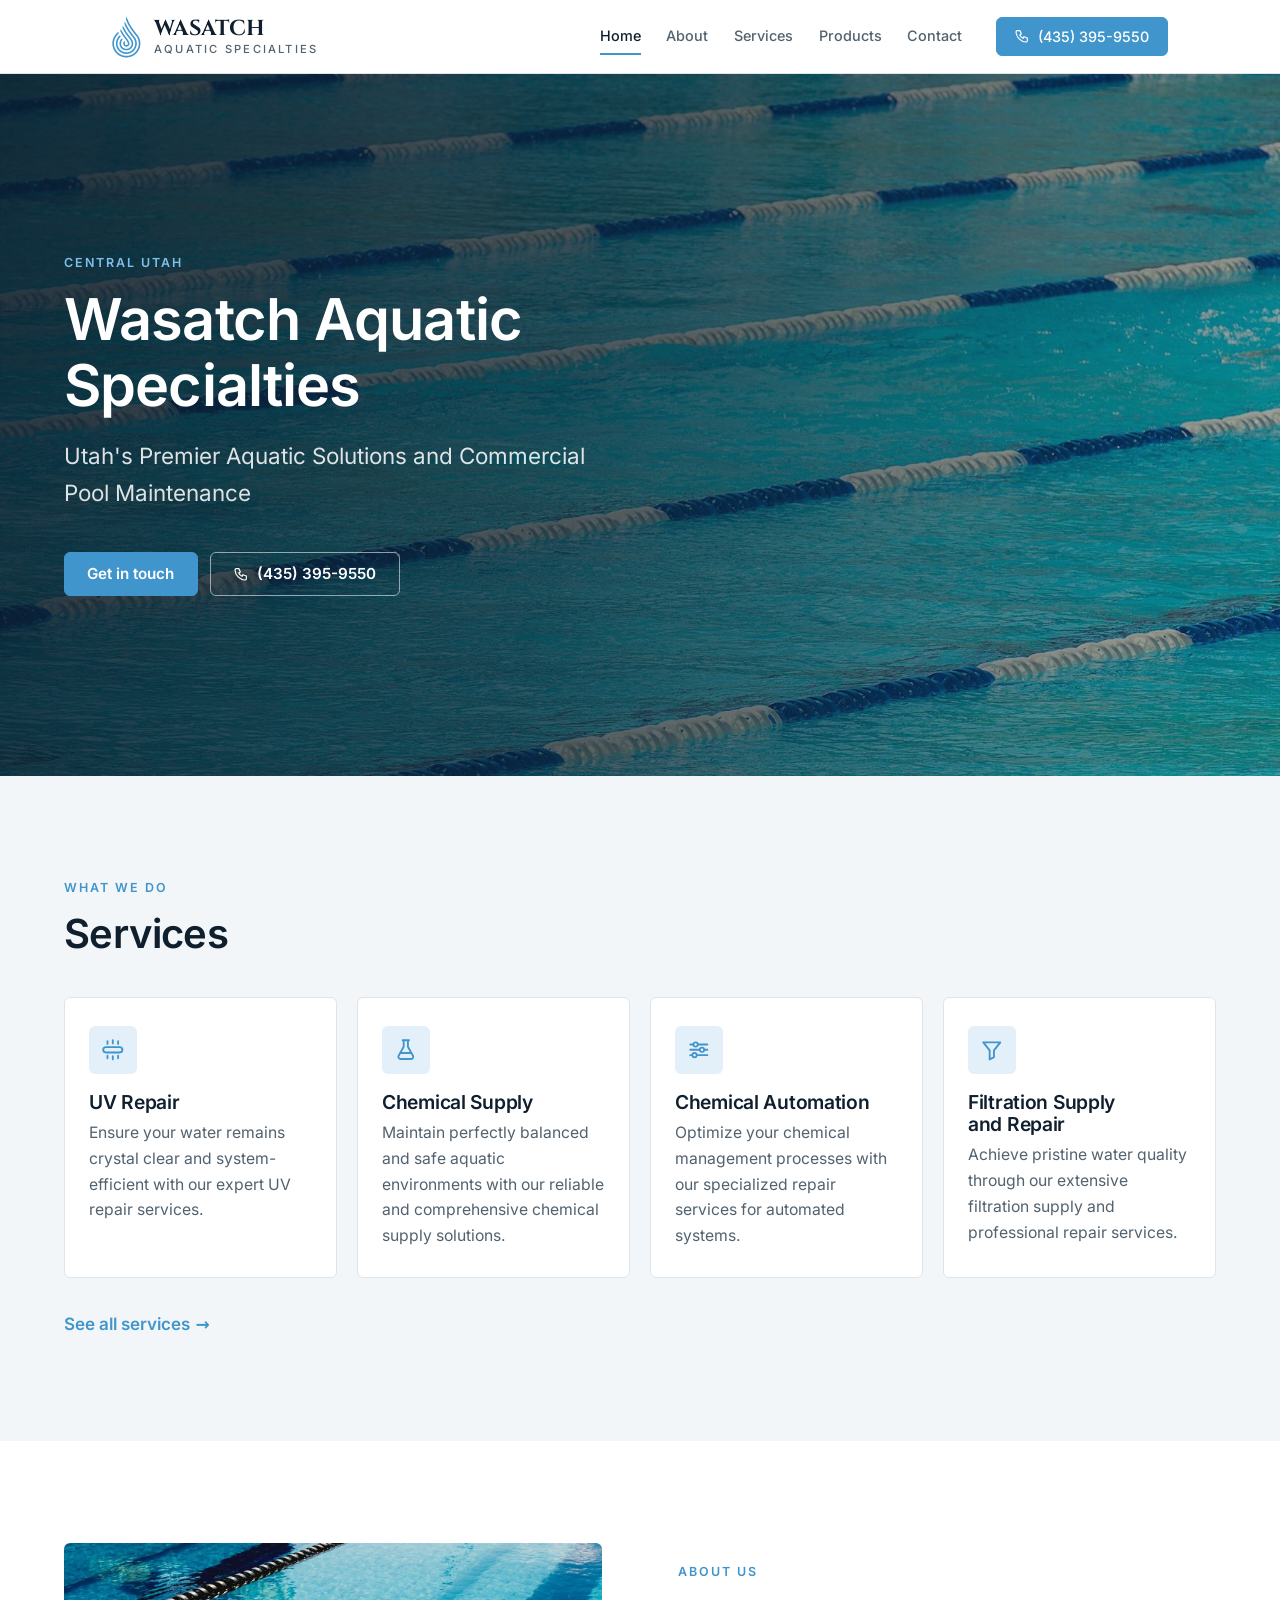
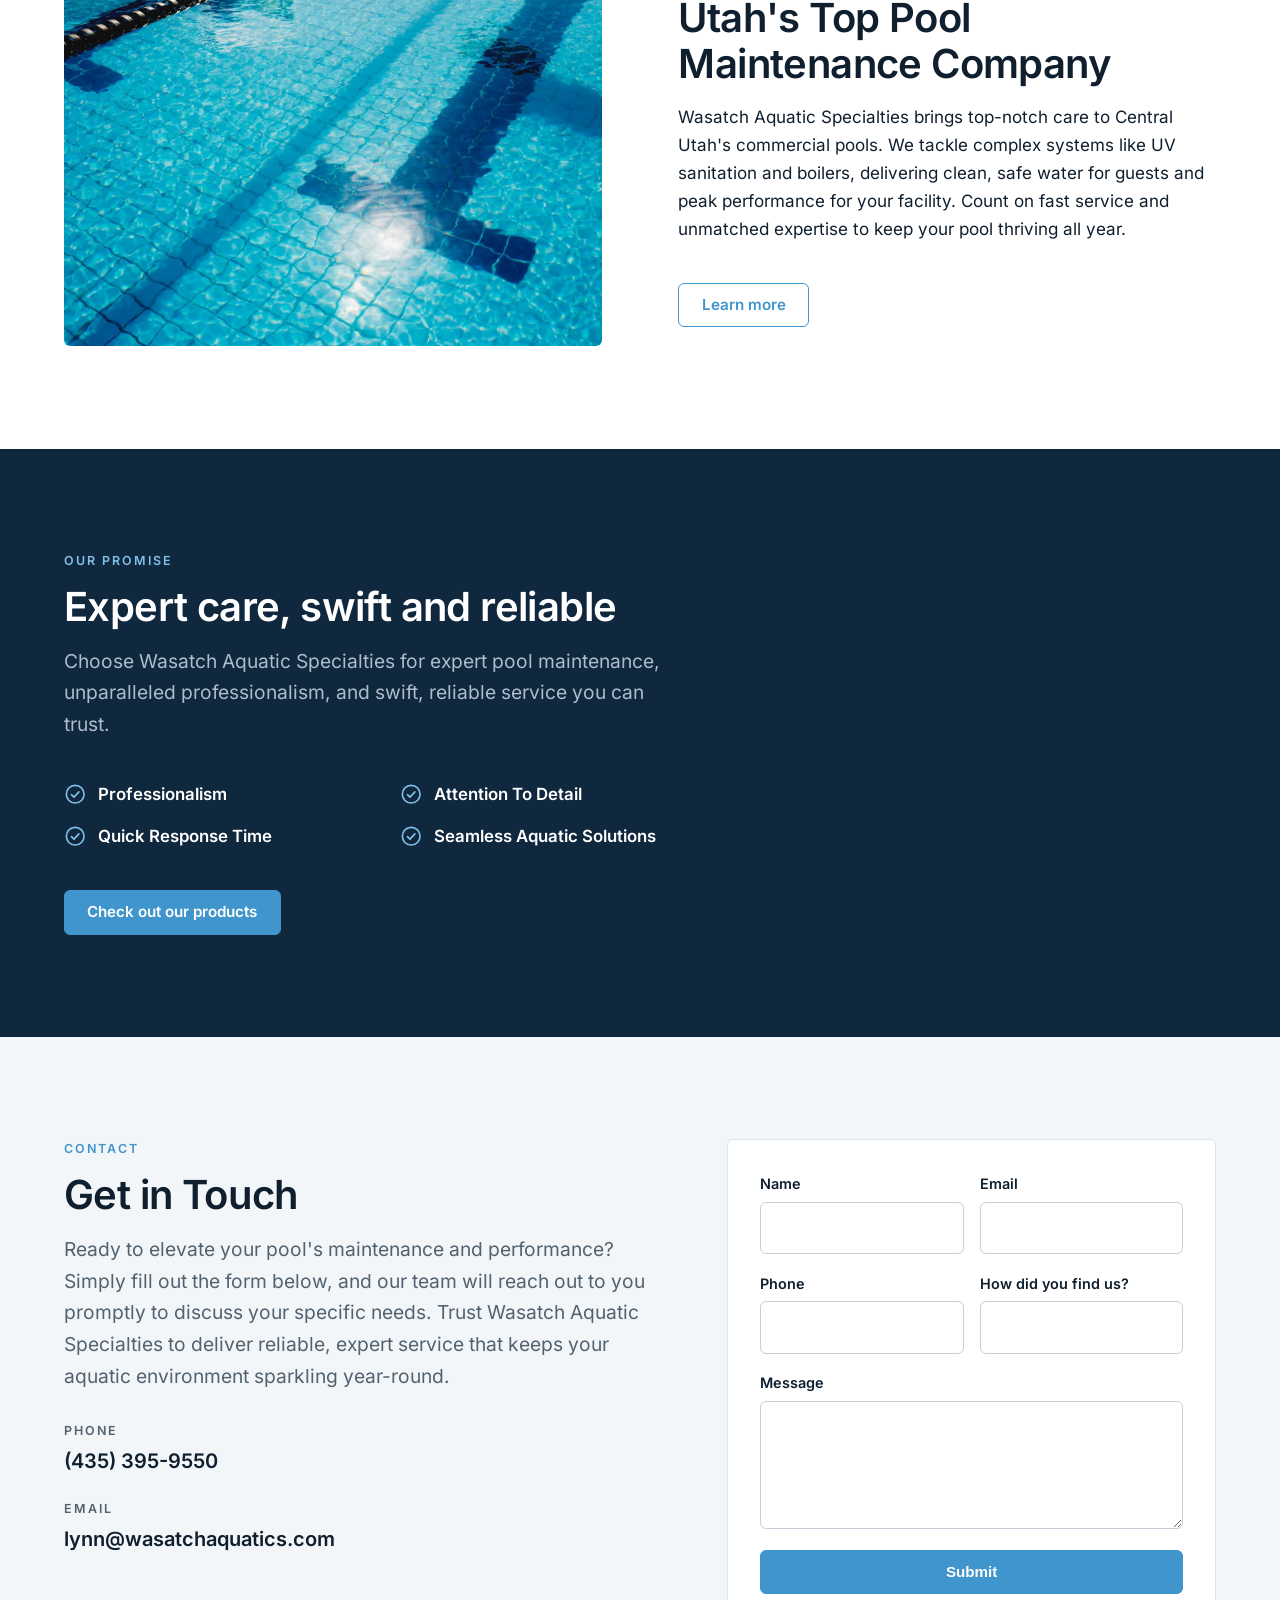
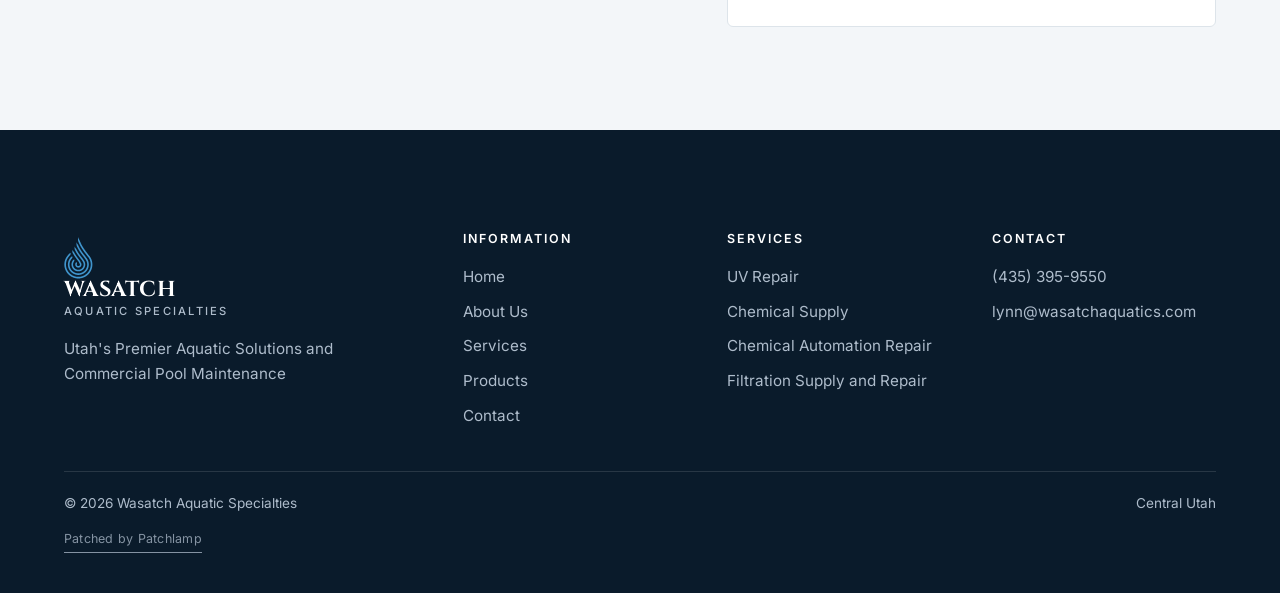
==== commit 344997e8: "Footer: "Patched by Patchlamp" (B60)" ====
--- a/index.html
+++ b/index.html
@@ -238,6 +238,7 @@
         <span>&copy; 2026 Wasatch Aquatic Specialties</span>
         <span>Central Utah</span>
       </div>
+      <p class="patchlamp-badge"><a href="https://patchlamp.com/for/home-services?from=badge" rel="noopener">Patched by Patchlamp</a></p>
     </div>
   </footer>
 
--- a/css/style.css
+++ b/css/style.css
@@ -514,3 +514,11 @@
   transition: opacity 0.6s ease, transform 0.6s ease;
 }
 .js-motion .reveal.is-visible { opacity: 1; transform: none; }
+
+/* "Patched by Patchlamp" (B60): the one line every site Patchlamp keeps carries,
+   last in the footer and quieter than the copyright. It inherits the footer's
+   colour, so a dark footer needs no override; `badge: off` in the client
+   workspace's NOTES.md takes it off the published site. */
+.patchlamp-badge { margin-top: .7rem; font-size: .78rem; letter-spacing: .02em; opacity: .75; }
+.patchlamp-badge a { color: inherit; text-decoration: none; border-bottom: 1px solid currentColor; }
+.patchlamp-badge a:hover { opacity: 1; }
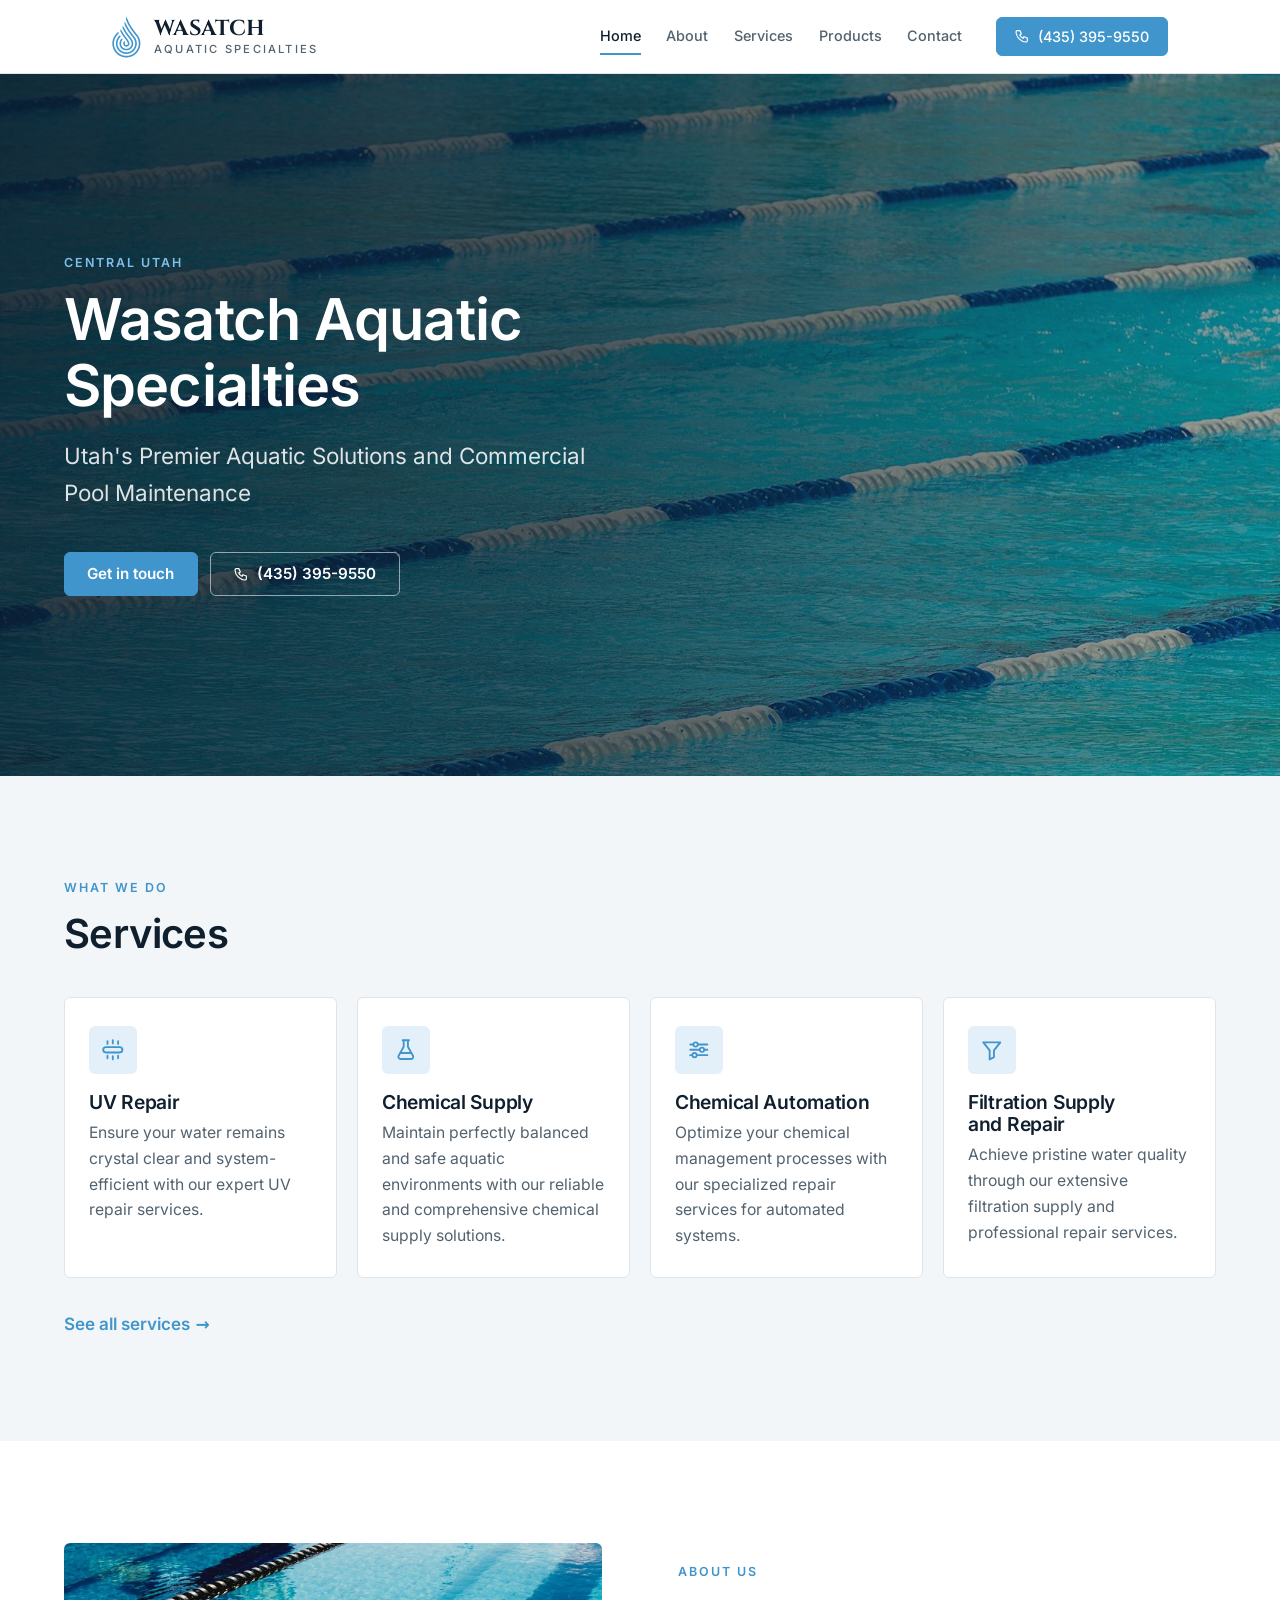
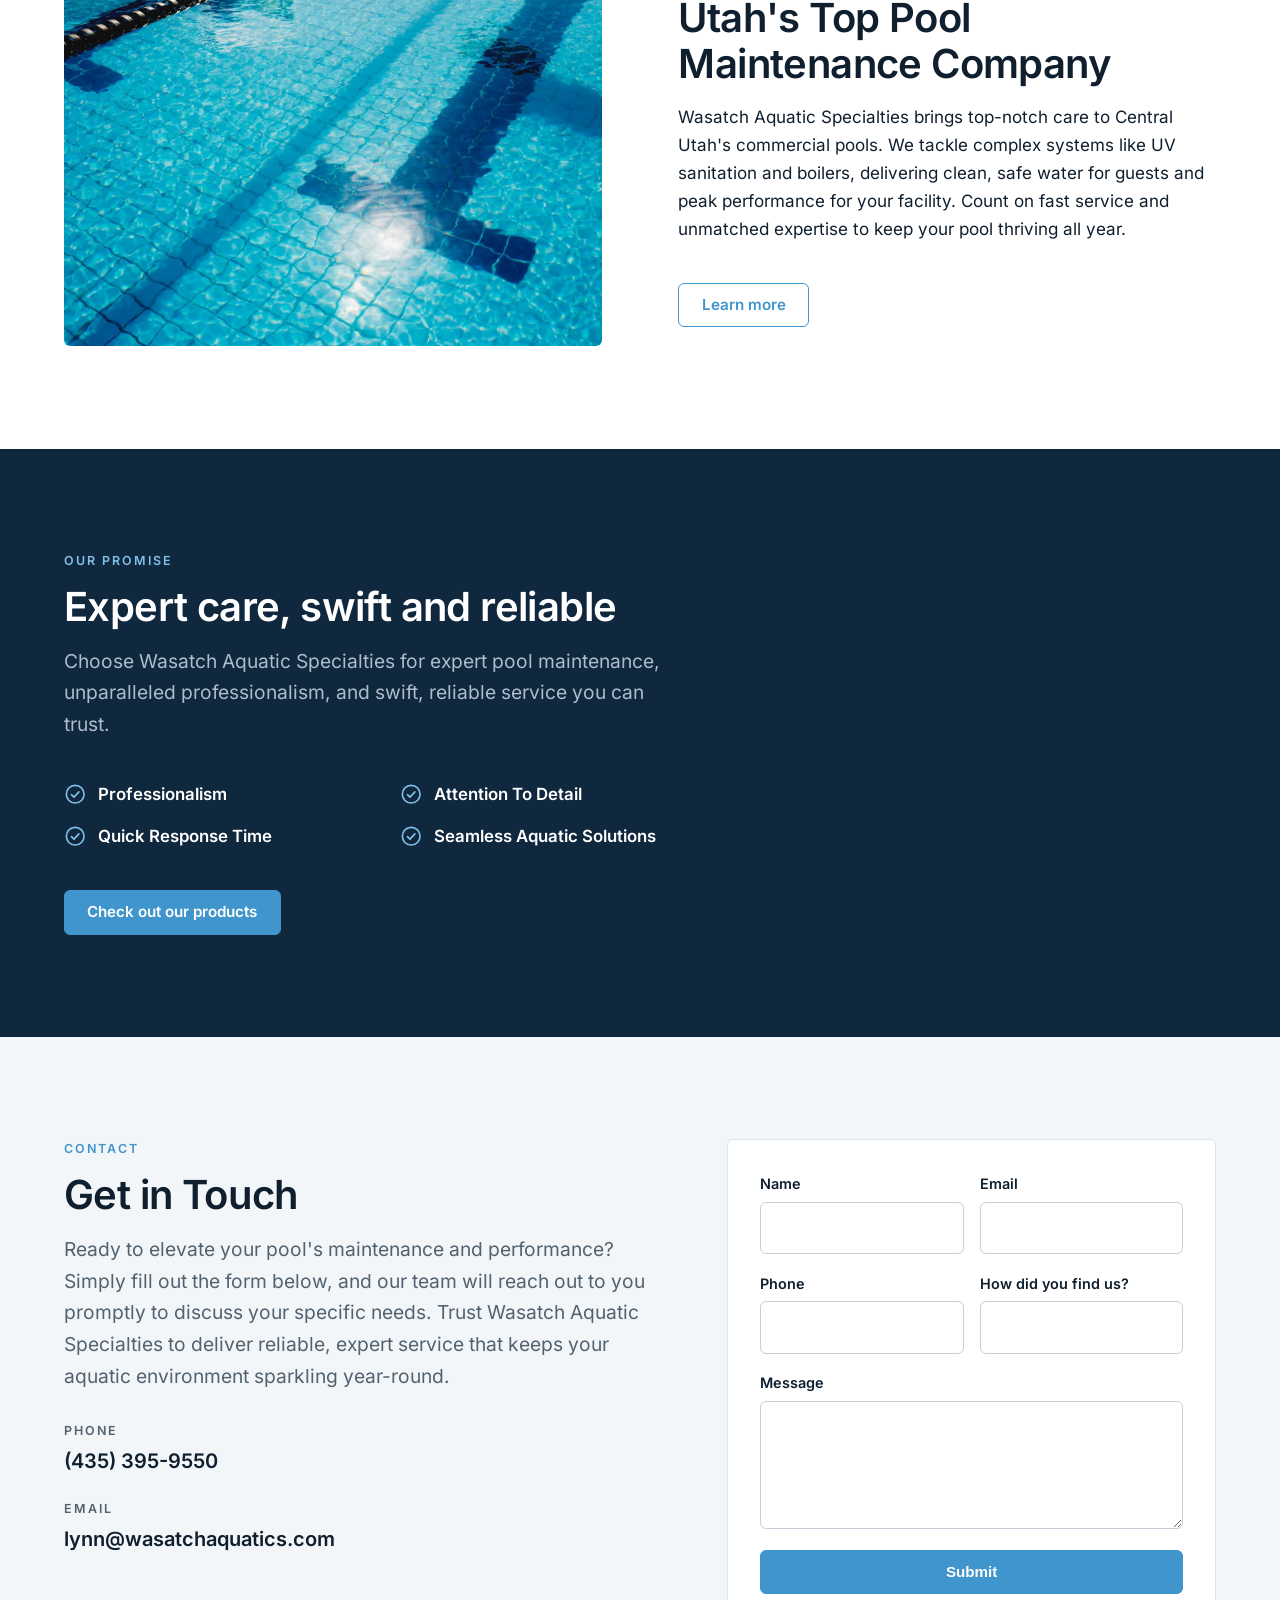
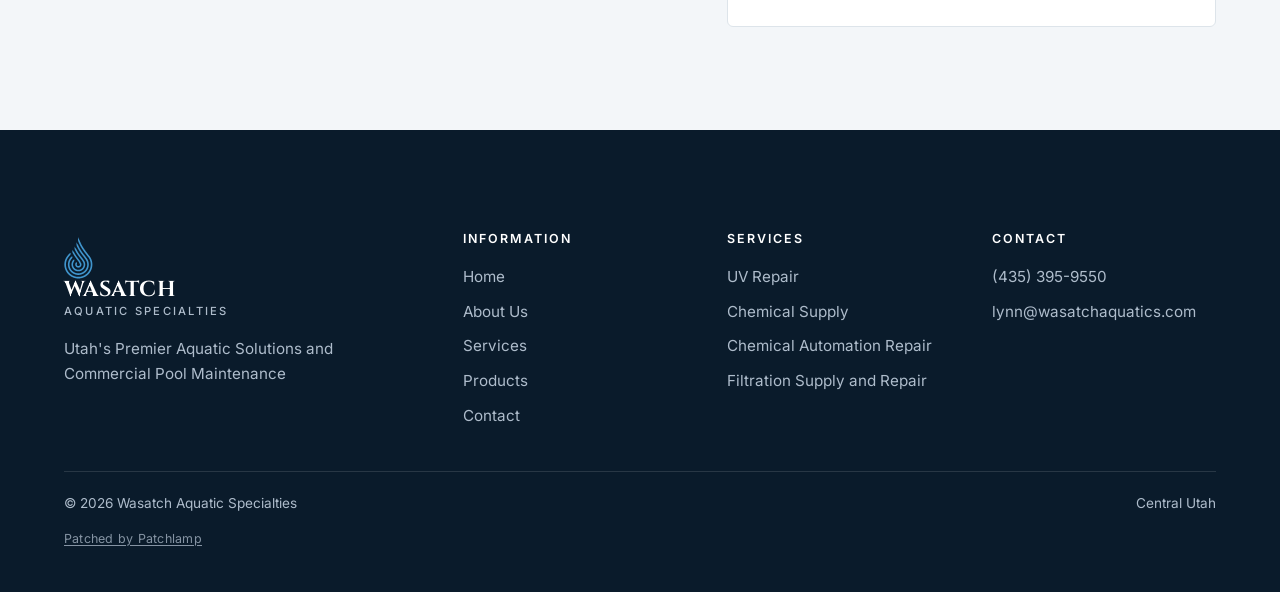
==== commit 961ae6c1: "The page-load count on every page, the chat at its cookie-free path (patchlamp.com)" ====
--- a/index.html
+++ b/index.html
@@ -239,6 +239,8 @@
         <span>Central Utah</span>
       </div>
       <p class="patchlamp-badge"><a href="https://patchlamp.com/for/home-services?from=badge" rel="noopener">Patched by Patchlamp</a></p>
+      <script src="https://patchlamp.com/s/site-chat.js" data-site="wasatch-acquatics" crossorigin="anonymous" defer></script>
+      <script src="https://patchlamp.com/hit.js" data-site="wasatch-acquatics" crossorigin="anonymous" defer></script>
     </div>
   </footer>
 
--- a/css/style.css
+++ b/css/style.css
@@ -520,5 +520,5 @@
    colour, so a dark footer needs no override; `badge: off` in the client
    workspace's NOTES.md takes it off the published site. */
 .patchlamp-badge { margin-top: .7rem; font-size: .78rem; letter-spacing: .02em; opacity: .75; }
-.patchlamp-badge a { color: inherit; text-decoration: none; border-bottom: 1px solid currentColor; }
+.patchlamp-badge a { color: inherit; text-decoration: underline; text-decoration-thickness: 1px; text-underline-offset: 2px; }
 .patchlamp-badge a:hover { opacity: 1; }
